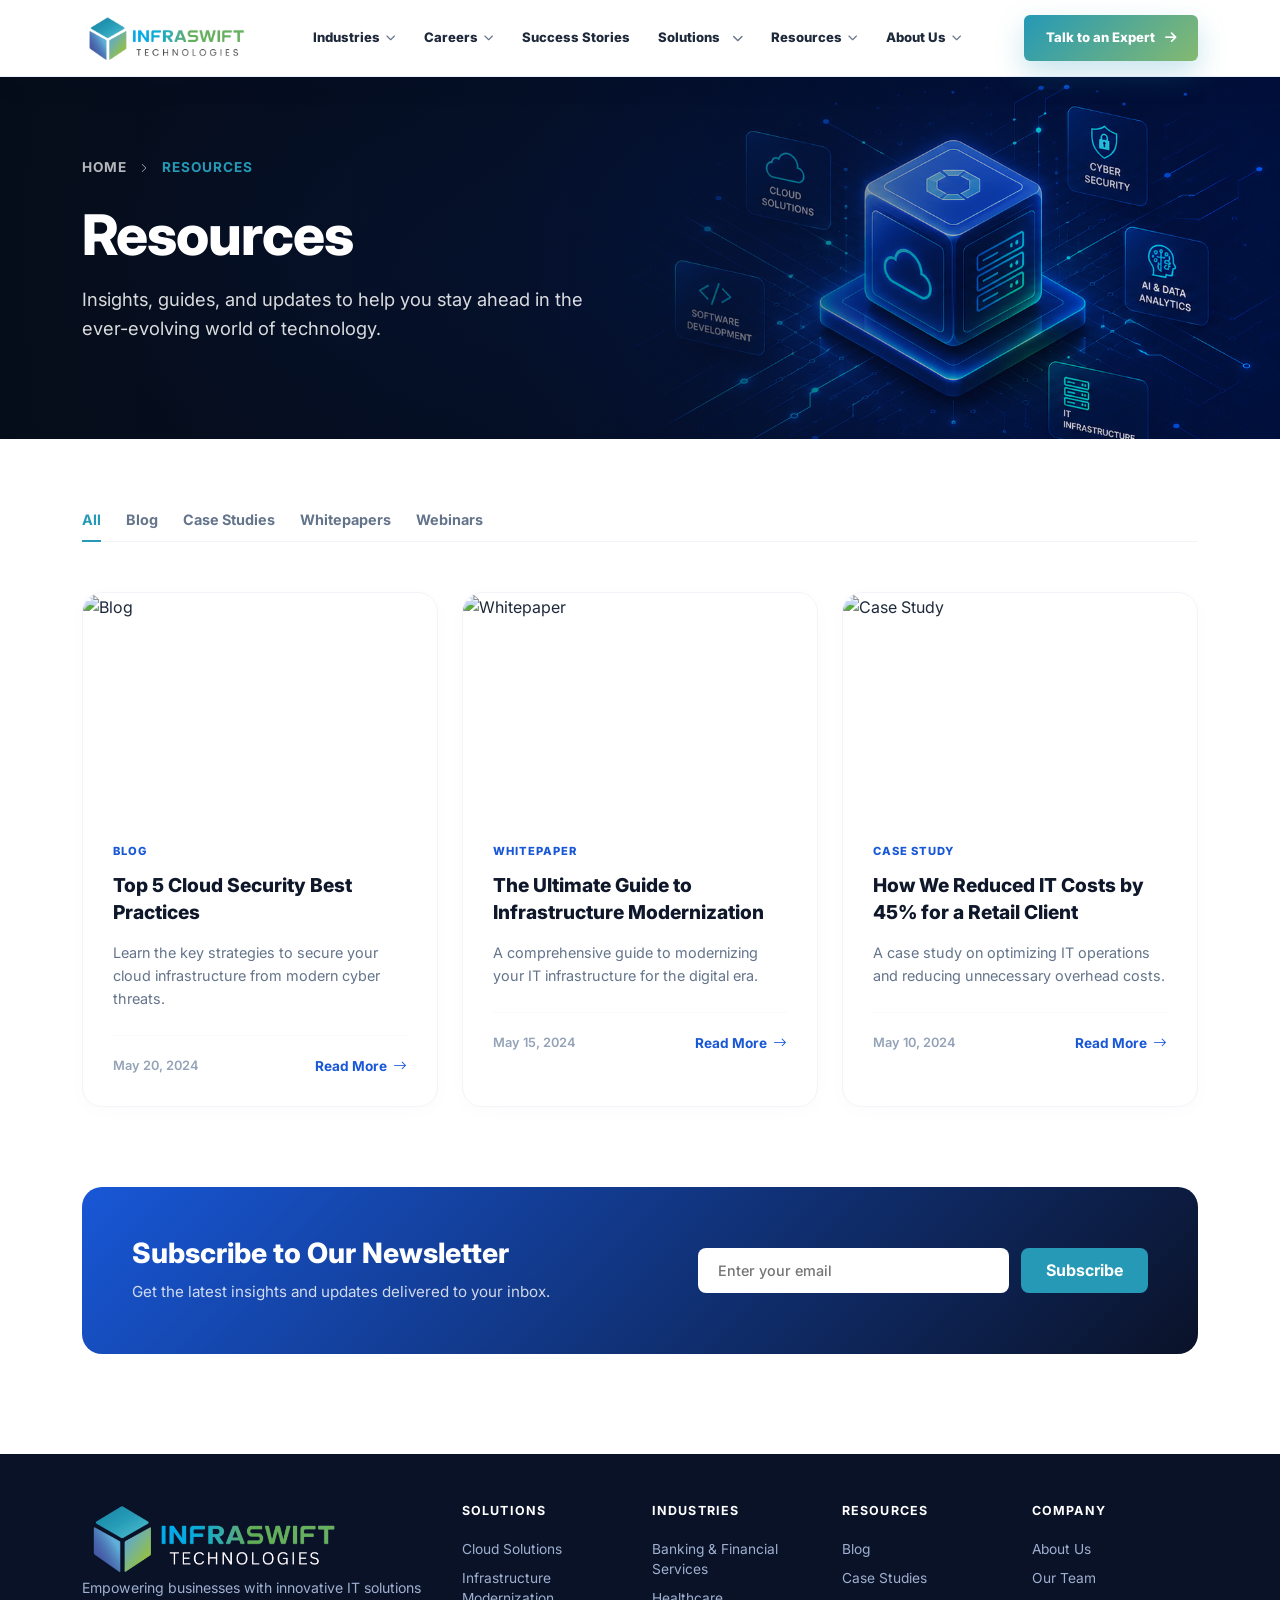
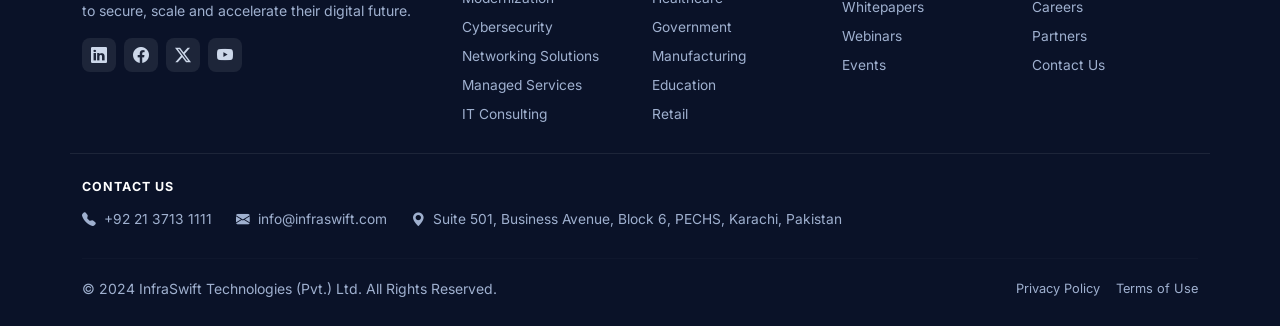
==== resources.html @ 9d53e65a "Pages Ui COmpleted" ====
<!DOCTYPE html>
<html lang="en">
<head>
    <meta charset="UTF-8">
    <meta name="viewport" content="width=device-width, initial-scale=1.0">
    <title>Success Stories | InfraSwift Technologies</title>
    
    <link href="https://cdn.jsdelivr.net/npm/bootstrap@5.3.3/dist/css/bootstrap.min.css" rel="stylesheet">
    <link rel="stylesheet" href="https://cdn.jsdelivr.net/npm/bootstrap-icons@1.11.3/font/bootstrap-icons.css">
    <link rel="stylesheet" href="https://cdnjs.cloudflare.com/ajax/libs/font-awesome/6.5.0/css/all.min.css">
    <link href="https://fonts.googleapis.com/css2?family=Inter:wght@400;600;700;800&display=swap" rel="stylesheet">

    <style>
              :root {
            --is-blue: #1857d6;
            --is-blue-dark: #0f3aa0;
            --is-navy: #0a1228;
            --is-muted: #64748b;
            --is-bg-light: #f8fafc;
            --is-green: #2bb673;
            --is-ink: #0f1b35;
            --is-line: #e7eaf0;
            --is-bg-soft: #f5f7fb;
            --primary: #2599B6;
            --primary-dark: #4B71B2;
            --accent: #84B971;
            --success: #84B971;
            --primary-glow: rgba(37, 153, 182, 0.35);
            --node-bg: #ffffff;
            --text-dark: #0f172a;
            --text-gray: #64748b;
            --soft-border: rgba(37, 153, 182, 0.15);
            --grad: linear-gradient(135deg, #2599B6 0%, #84B971 100%);
        }

        body {
            font-family: 'Inter', sans-serif;
            color: #1e293b;
            overflow-x: hidden;
            background-color: #f8fafc;
        }

        /* --- NAVBAR --- */
        .site-nav {
            position: sticky;
            top: 0;
            z-index: 999;
            background: rgba(255, 255, 255, 0.95);
            backdrop-filter: blur(14px);
            border-bottom: 1px solid rgba(0, 97, 255, 0.08);
            box-shadow: 0 8px 28px rgba(15, 23, 42, 0.05);
        }

        .nav-shell {
            min-height: 76px;
            display: flex;
            align-items: center;
            justify-content: space-between;
            gap: 24px;
        }

        .brand-logo {
            display: inline-flex;
            align-items: center;
            gap: 10px;
            text-decoration: none;
            color: var(--text-dark);
            flex-shrink: 0;
        }

        .brand-logo img {
            width: 168px;
            height: auto;
            display: block;
        }

        .nav-menu {
            display: flex;
            align-items: center;
            justify-content: center;
            gap: 24px;
            margin: 0;
            padding: 0;
            list-style: none;
            flex: 1;
        }

        .nav-menu a {
            display: inline-flex;
            align-items: center;
            gap: 6px;
            color: #1e293b;
            font-size: 0.82rem;
            font-weight: 800;
            text-decoration: none;
            padding: 10px 2px;
            transition: color 0.25s ease, transform 0.25s ease;
        }

        .nav-menu a:hover {
            color: var(--primary);
            transform: translateY(-1px);
        }

        .nav-menu i {
            font-size: 0.62rem;
            color: #64748b;
        }

        .nav-actions {
            display: flex;
            align-items: center;
            gap: 12px;
            flex-shrink: 0;
        }

        .nav-cta {
            display: inline-flex;
            align-items: center;
            justify-content: center;
            gap: 10px;
            min-height: 46px;
            padding: 0 22px;
            border-radius: 6px;
            background: linear-gradient(135deg, var(--primary), var(--success));
            color: #fff;
            border: none;
            box-shadow: 0 12px 28px rgba(37, 153, 182, 0.25);
            font-size: 0.82rem;
            font-weight: 800;
            text-decoration: none;
            transition: transform 0.25s ease, box-shadow 0.25s ease;
        }

        .nav-cta:hover {
            color: #fff;
            transform: translateY(-2px);
            background: linear-gradient(135deg, var(--success), var(--primary));
        }

        .nav-toggle {
            display: none;
            width: 42px;
            height: 42px;
            border: 1px solid rgba(0, 97, 255, 0.16);
            border-radius: 10px;
            background: #fff;
            color: var(--text-dark);
            align-items: center;
            justify-content: center;
        }

        /* MEGA MENU */
        .mega-parent { position: relative; }
        .mega-parent>a { position: relative; }
        .mega-parent>a i { margin-left: 6px; font-size: 11px; transition: .3s; }
        .mega-parent:hover>a i { transform: rotate(180deg); }

        .mega-menu {
            position: absolute;
            top: 100%;
            left: 50%;
            transform: translateX(-50%) translateY(20px);
            width: 1200px;
            max-width: 95vw;
            background: rgba(255, 255, 255, .98);
            backdrop-filter: blur(20px);
            border: 1px solid rgba(37, 153, 182, .15);
            border-radius: 20px;
            padding: 35px;
            display: grid;
            grid-template-columns: repeat(5, 1fr);
            gap: 30px;
            opacity: 0;
            visibility: hidden;
            box-shadow: 0 25px 60px rgba(15, 23, 42, .10), 0 10px 30px rgba(37, 153, 182, .08);
            transition: .35s ease;
            z-index: 9999;
        }

        .mega-menu::before {
            content: '';
            position: absolute;
            top: 0; left: 0;
            width: 100%; height: 4px;
            border-radius: 20px 20px 0 0;
            background: linear-gradient(90deg, #2599B6, #84B971);
        }

        .mega-parent:hover .mega-menu {
            opacity: 1;
            visibility: visible;
            transform: translateX(-50%) translateY(0);
        }

        .mega-col { border-right: 1px solid rgba(37, 153, 182, .15); padding-right: 25px; }
        .mega-col:last-child { border-right: none; }
        .mega-col h5 { color: #2599B6; font-size: 18px; font-weight: 800; line-height: 1.4; margin-bottom: 18px; }
        .mega-col h5::after { content: ''; display: block; width: 75px; height: 3px; margin-top: 10px; background: linear-gradient(90deg, #2599B6, #84B971); border-radius: 10px; }
        .mega-col a { display: block; color: #334155 !important; text-decoration: none; font-size: 15px; font-weight: 600; line-height: 1.6; padding: 8px 0; transition: .3s ease; }
        .mega-col a:hover { color: #2599B6 !important; padding-left: 10px; background: linear-gradient(90deg, rgba(37, 153, 182, .05), rgba(132, 185, 113, .05)); border-radius: 8px; padding-right: 10px; }
        .mega-col { animation: fadeMega .5s ease; }

        @keyframes fadeMega {
            from { opacity: 0; transform: translateY(10px); }
            to { opacity: 1; transform: translateY(0); }
        }

        @media(max-width:991px) {
            .mega-menu { position: static; width: 100%; max-width: 100%; transform: none; opacity: 1; visibility: visible; display: none; grid-template-columns: 1fr; margin-top: 12px; padding: 20px; }
            .mega-parent.active .mega-menu { display: grid; }
            .mega-col { border-right: none; border-bottom: 1px solid rgba(37, 153, 182, .15); padding-right: 0; padding-bottom: 15px; }
            .mega-col:last-child { border-bottom: none; }
            .mega-parent:hover .mega-menu { transform: none; }

            .nav-menu { display: none; flex-direction: column; align-items: flex-start; width: 100%; gap: 4px; padding: 14px 0; }
            .nav-menu.open { display: flex; }
            .nav-shell { flex-wrap: wrap; }
            .nav-toggle { display: inline-flex; }
            .nav-cta { font-size: 0.75rem; padding: 0 16px; min-height: 40px; }
        }
        /* --- HERO ANIMATIONS --- */
        .hero-banner {
            position: relative;
            background: linear-gradient(90deg, #060d1a 0%, rgba(6,13,26,0.8) 50%, transparent 100%), url('assets/MAinBanner.png');
            background-size: cover;
            background-position: center;
            padding: 80px 0;
            color: #fff;
            overflow: hidden;
        }
        .hero-content h1 { 
            font-size: 3rem; font-weight: 800; 
            animation: slideRight 0.8s cubic-bezier(0.2, 0.8, 0.2, 1) forwards; 
        }
        .hero-content p { 
            animation: slideRight 1s cubic-bezier(0.2, 0.8, 0.2, 1) forwards; 
            animation-delay: 0.2s; opacity: 0;
        }

        @keyframes slideRight {
            from { opacity: 0; transform: translateX(-30px); }
            to { opacity: 1; transform: translateX(0); }
        }
        /* --- RESOURCES HERO BANNER --- */
.resources-hero {
    position: relative;
    /* Dark Gradient overlay taake white text clear nazar aaye */
    background-image: linear-gradient(90deg, 
        rgba(6, 13, 26, 1) 0%, 
        rgba(6, 13, 26, 0.8) 40%, 
        rgba(6, 13, 26, 0.3) 75%, 
        transparent 100%), 
        url('assets/MainBanner.png');
    background-size: cover;
    background-position: center right;
    background-repeat: no-repeat;
    min-height: 350px;
    display: flex;
    align-items: center;
    padding: 80px 0;
    color: #fff;
}

.hero-content h1 {
    font-size: 3.5rem;
    font-weight: 800;
    margin-bottom: 15px;
    letter-spacing: -1px;
}

.hero-content p {
    font-size: 1.15rem;
    color: rgba(255, 255, 255, 0.85);
    max-width: 550px;
    line-height: 1.6;
}

.breadcrumb-nav {
    font-size: 0.85rem;
    font-weight: 700;
    margin-bottom: 25px;
    color: rgba(255, 255, 255, 0.7);
    text-transform: uppercase;
    letter-spacing: 1px;
}

.breadcrumb-nav a {
    color: rgba(255, 255, 255, 0.7);
    text-decoration: none;
    transition: 0.3s;
}

.breadcrumb-nav a:hover {
    color: #fff;
}

.breadcrumb-nav span {
    color: var(--primary); /* Resources word in theme color */
}

@media (max-width: 767px) {
    .resources-hero { text-align: center; min-height: 300px; padding: 60px 0; }
    .hero-content h1 { font-size: 2.5rem; }
    .hero-content p { margin: 0 auto; font-size: 1rem; }
}

        /* --- RESOURCES PAGE UI --- */
.resources-section { padding: 60px 0 100px; background-color: #fff; }

.res-header h1 { font-size: 3rem; font-weight: 800; color: var(--text-dark); margin-bottom: 15px; }
.res-header p { color: var(--text-gray); font-size: 1.05rem; margin-bottom: 40px; }

/* Filter Tabs */
.res-filters { 
    display: flex; gap: 25px; list-style: none; padding: 0; 
    margin-bottom: 50px; border-bottom: 1px solid #f1f5f9; 
}
.filter-item { 
    padding: 10px 0; font-size: 0.9rem; font-weight: 700; 
    color: var(--text-gray); cursor: pointer; position: relative; transition: 0.3s;
}
.filter-item:hover { color: var(--primary); }
.filter-item.active { color: var(--primary); }
.filter-item.active::after { 
    content: ''; position: absolute; bottom: -1px; left: 0; 
    width: 100%; height: 2px; background: var(--primary); 
}

/* Resource Cards */
.res-card {
    background: #fff; border: 1px solid #f1f5f9; border-radius: 20px;
    overflow: hidden; height: 100%; transition: all 0.4s ease;
    box-shadow: 0 4px 20px rgba(0,0,0,0.02);
}
.res-card:hover { transform: translateY(-10px); box-shadow: 0 20px 40px rgba(0,0,0,0.06); border-color: var(--soft-border); }

.res-img-wrap { width: 100%; height: 220px; overflow: hidden; }
.res-img-wrap img { width: 100%; height: 100%; object-fit: cover; transition: 0.6s; }
.res-card:hover .res-img-wrap img { transform: scale(1.1); }

.res-content { padding: 30px; }
.res-tag { 
    font-size: 0.7rem; font-weight: 800; text-transform: uppercase; 
    color: var(--is-blue); letter-spacing: 1px; display: block; margin-bottom: 12px; 
}
.res-card h5 { font-weight: 800; font-size: 1.2rem; color: var(--text-dark); margin-bottom: 15px; line-height: 1.4; }
.res-card p { color: var(--text-gray); font-size: 0.9rem; line-height: 1.6; margin-bottom: 25px; }

.res-footer { display: flex; justify-content: space-between; align-items: center; border-top: 1px solid #f8fafc; padding-top: 20px; }
.res-date { font-size: 0.8rem; color: #94a3b8; font-weight: 600; }
.res-link { color: var(--is-blue); font-weight: 700; text-decoration: none; font-size: 0.85rem; display: flex; align-items: center; gap: 6px; }
.res-link:hover { gap: 10px; }

/* Newsletter Banner (Exact Match) */
.newsletter-banner {
    background: linear-gradient(135deg, #1857d6 0%, #0a1228 100%);
    border-radius: 20px; padding: 50px; color: #fff; margin-top: 80px;
    display: flex; align-items: center; justify-content: space-between; gap: 30px;
}
.news-text h3 { font-weight: 800; margin-bottom: 10px; }
.news-text p { opacity: 0.8; margin: 0; font-size: 0.95rem; }

.news-form { display: flex; gap: 12px; width: 450px; max-width: 100%; }
.news-form input { 
    flex: 1; padding: 12px 20px; border-radius: 8px; border: none; 
    font-size: 0.9rem; font-weight: 500; 
}
.btn-subscribe { 
    background: var(--primary); color: #fff; border: none; 
    padding: 0 25px; border-radius: 8px; font-weight: 700; transition: 0.3s;
}
.btn-subscribe:hover { background: #fff; color: var(--primary); }

@media (max-width: 991px) {
    .newsletter-banner { flex-direction: column; text-align: center; padding: 40px 25px; }
    .news-form { width: 100%; }
}

        /* ===== FOOTER ===== */
        footer.site-footer { background: var(--is-navy); color: #b9c4d8; }
        .f-brand-logo { width: 42px; height: 42px; border-radius: 9px; overflow: hidden; }
        .f-brand-logo img { width: 100%; height: 100%; object-fit: contain; }
        footer .brand-name { font-size: 1rem; }
        footer .f-title { color: #fff; font-weight: 700; font-size: .78rem; letter-spacing: .09em; text-transform: uppercase; margin-bottom: .9rem; }
        footer a.f-link { color: #9fb0cf; font-size: .86rem; display: block; padding: .26rem 0; transition: color .2s; text-decoration: none; }
        footer a.f-link:hover { color: #fff; }
        .social-ic { width: 34px; height: 34px; border-radius: 8px; background: rgba(255, 255, 255, .08); display: grid; place-items: center; color: #cdd8ea; transition: all .25s; }
        .social-ic:hover { background: var(--is-blue); color: #fff; }

        /* ===== ANIMATIONS ===== */
        .reveal { opacity: 0; transform: translateY(22px); transition: opacity .7s cubic-bezier(.2, .7, .2, 1), transform .7s cubic-bezier(.2, .7, .2, 1); }
        .reveal.in { opacity: 1; transform: none; }

        /* ===== BACK TO TOP ===== */
        #backToTop {
            position: fixed; bottom: 2rem; right: 2rem; z-index: 999;
            width: 44px; height: 44px; border-radius: 50%;
            background: var(--is-blue); color: #fff;
            display: grid; place-items: center; font-size: 1.1rem;
            box-shadow: 0 4px 16px rgba(24, 87, 214, .35);
            opacity: 0; pointer-events: none;
            transition: opacity .3s, transform .3s;
            transform: translateY(10px);
            border: none; cursor: pointer;
        }

        #backToTop.show { opacity: 1; pointer-events: all; transform: translateY(0); }
        #backToTop:hover { background: var(--is-blue-dark); }

        @media (prefers-reduced-motion: reduce) {
            * { animation-duration: 0.001ms !important; transition-duration: 0.001ms !important; }
        }
    </style>
</head>

<body>

   <!-- ======== NAVBAR ======== -->
    <nav class="site-nav" id="siteNav">
        <div class="container nav-shell">
            <a class="brand-logo" href="index.html">
                <img src="assets/Infraswift-01.png" alt="InfraSwift Technologies">
            </a>

            <ul class="nav-menu" id="navMenu">
                <li><a href="industries.html">Industries <i class="fas fa-chevron-down"></i></a></li>
                <li><a href="careers.html">Careers <i class="fas fa-chevron-down"></i></a></li>
                <li><a href="success.html">Success Stories</a></li>
                <li class="mega-parent">
                    <a href="solutions.html">
                        Solutions
                        <i class="fas fa-chevron-down"></i>
                    </a>

                    <div class="mega-menu">
                        <div class="mega-col">
                            <h5>Cloud Solutions</h5>
                            <a href="#">Microsoft Azure</a>
                            <a href="#">AWS</a>
                            <a href="#">VMware Cloud Foundation</a>
                        </div>

                        <div class="mega-col">
                            <h5>Infrastructure Modernization</h5>
                            <a href="#">VMware vSphere</a>
                            <a href="#">VMware VCF</a>
                            <a href="#">Hyper-V</a>
                            <a href="#">Storage & Backup</a>
                        </div>

                        <div class="mega-col">
                            <h5>Cybersecurity</h5>
                            <a href="#">SOC Services</a>
                            <a href="#">Fortinet</a>
                            <a href="#">Microsoft Security</a>
                            <a href="#">Endpoint Protection</a>
                        </div>

                        <div class="mega-col">
                            <h5>Networking</h5>
                            <a href="#">Cisco</a>
                            <a href="#">Aruba</a>
                            <a href="#">SD-WAN</a>
                            <a href="#">Wireless</a>
                        </div>

                        <div class="mega-col">
                            <h5>Managed Services</h5>
                            <a href="#">24x7 Monitoring</a>
                            <a href="#">NOC</a>
                            <a href="#">Helpdesk</a>
                            <a href="#">Infrastructure Management</a>
                        </div>
                    </div>
                </li>
                <li><a href="resources.html">Resources <i class="fas fa-chevron-down"></i></a></li>
                <li><a href="about.html">About Us <i class="fas fa-chevron-down"></i></a></li>
            </ul>

            <div class="nav-actions">
                <a href="contact.html" class="nav-cta">Talk to an Expert <i class="fas fa-arrow-right"></i></a>
                <button class="nav-toggle" id="navToggle" type="button" aria-label="Toggle navigation"
                    aria-expanded="false" aria-controls="navMenu">
                    <i class="fas fa-bars"></i>
                </button>
            </div>
        </div>
    </nav>

    <!-- HERO -->
   <!-- RESOURCES HERO -->
<section class="resources-hero">
    <div class="container">
        <div class="hero-content reveal">
            <!-- Breadcrumb -->
            <nav class="breadcrumb-nav">
                <a href="index.html">Home</a> 
                <i class="bi bi-chevron-right mx-2" style="font-size: 10px;"></i> 
                <span>Resources</span>
            </nav>
            
            <!-- Content -->
            <h1>Resources</h1>
            <p>Insights, guides, and updates to help you stay ahead in the ever-evolving world of technology.</p>
        </div>
    </div>
</section>

    <main class="resources-section">
    <div class="container">
        
      

        <!-- Filter Tabs -->
        <ul class="res-filters">
            <li class="filter-item active" data-cat="all">All</li>
            <li class="filter-item" data-cat="blog">Blog</li>
            <li class="filter-item" data-cat="case-study">Case Studies</li>
            <li class="filter-item" data-cat="whitepaper">Whitepapers</li>
            <li class="filter-item" data-cat="webinar">Webinars</li>
        </ul>

        <!-- Grid -->
        <div class="row g-4" id="resourceGrid">
            
            <!-- Card 1 -->
            <div class="col-md-4 res-item blog">
                <div class="res-card">
                    <div class="res-img-wrap">
                        <img src="https://images.unsplash.com/photo-1519389950473-47ba0277781c?q=80&w=800" alt="Blog">
                    </div>
                    <div class="res-content">
                        <span class="res-tag">Blog</span>
                        <h5>Top 5 Cloud Security Best Practices</h5>
                        <p>Learn the key strategies to secure your cloud infrastructure from modern cyber threats.</p>
                        <div class="res-footer">
                            <span class="res-date">May 20, 2024</span>
                            <a href="#" class="res-link">Read More <i class="bi bi-arrow-right"></i></a>
                        </div>
                    </div>
                </div>
            </div>

            <!-- Card 2 -->
            <div class="col-md-4 res-item whitepaper">
                <div class="res-card">
                    <div class="res-img-wrap">
                        <img src="https://images.unsplash.com/photo-1451187580459-43490279c0fa?q=80&w=800" alt="Whitepaper">
                    </div>
                    <div class="res-content">
                        <span class="res-tag">Whitepaper</span>
                        <h5>The Ultimate Guide to Infrastructure Modernization</h5>
                        <p>A comprehensive guide to modernizing your IT infrastructure for the digital era.</p>
                        <div class="res-footer">
                            <span class="res-date">May 15, 2024</span>
                            <a href="#" class="res-link">Read More <i class="bi bi-arrow-right"></i></a>
                        </div>
                    </div>
                </div>
            </div>

            <!-- Card 3 -->
            <div class="col-md-4 res-item case-study">
                <div class="res-card">
                    <div class="res-img-wrap">
                        <img src="https://images.unsplash.com/photo-1553877522-43269d4ea984?q=80&w=800" alt="Case Study">
                    </div>
                    <div class="res-content">
                        <span class="res-tag">Case Study</span>
                        <h5>How We Reduced IT Costs by 45% for a Retail Client</h5>
                        <p>A case study on optimizing IT operations and reducing unnecessary overhead costs.</p>
                        <div class="res-footer">
                            <span class="res-date">May 10, 2024</span>
                            <a href="#" class="res-link">Read More <i class="bi bi-arrow-right"></i></a>
                        </div>
                    </div>
                </div>
            </div>

        </div>

        <!-- Newsletter Banner -->
        <div class="newsletter-banner reveal">
            <div class="news-text">
                <h3>Subscribe to Our Newsletter</h3>
                <p>Get the latest insights and updates delivered to your inbox.</p>
            </div>
            <form class="news-form">
                <input type="email" placeholder="Enter your email" required>
                <button type="submit" class="btn-subscribe">Subscribe</button>
            </form>
        </div>

    </div>
</main> 

 <!-- Back To Top -->
    <button id="backToTop" title="Back to top"><i class="bi bi-arrow-up"></i></button>

    <!-- ======== FOOTER ======== -->
    <footer class="site-footer pt-5 pb-4">
        <div class="container">
            <div class="row g-4">

                <!-- Brand col -->
                <div class="col-lg-4 col-md-6">
                    <img src="assets/logo.png" alt="InfraSwift Technologies" height="74px">

                    <p style="font-size:.88rem;max-width:22rem;line-height:1.65;color:#9fb0cf;">Empowering businesses
                        with innovative IT solutions to secure, scale and accelerate their digital future.</p>
                    <div class="d-flex gap-2 mt-3">
                        <a href="#" class="social-ic"><i class="bi bi-linkedin"></i></a>
                        <a href="#" class="social-ic"><i class="bi bi-facebook"></i></a>
                        <a href="#" class="social-ic"><i class="bi bi-twitter-x"></i></a>
                        <a href="#" class="social-ic"><i class="bi bi-youtube"></i></a>
                    </div>
                </div>

                <!-- Solutions -->
                <div class="col-6 col-lg-2 col-md-3">
                    <div class="f-title">Solutions</div>
                    <a class="f-link" href="#">Cloud Solutions</a>
                    <a class="f-link" href="#">Infrastructure Modernization</a>
                    <a class="f-link" href="#">Cybersecurity</a>
                    <a class="f-link" href="#">Networking Solutions</a>
                    <a class="f-link" href="#">Managed Services</a>
                    <a class="f-link" href="#">IT Consulting</a>
                </div>

                <!-- Industries -->
                <div class="col-6 col-lg-2 col-md-3">
                    <div class="f-title">Industries</div>
                    <a class="f-link" href="#">Banking & Financial Services</a>
                    <a class="f-link" href="#">Healthcare</a>
                    <a class="f-link" href="#">Government</a>
                    <a class="f-link" href="#">Manufacturing</a>
                    <a class="f-link" href="#">Education</a>
                    <a class="f-link" href="#">Retail</a>
                </div>

                <!-- Resources -->
                <div class="col-6 col-lg-2 col-md-3">
                    <div class="f-title">Resources</div>
                    <a class="f-link" href="#">Blog</a>
                    <a class="f-link" href="#">Case Studies</a>
                    <a class="f-link" href="#">Whitepapers</a>
                    <a class="f-link" href="#">Webinars</a>
                    <a class="f-link" href="#">Events</a>
                </div>

                <!-- Company + Contact -->
                <div class="col-6 col-lg-2 col-md-3">
                    <div class="f-title">Company</div>
                    <a class="f-link" href="#">About Us</a>
                    <a class="f-link" href="#">Our Team</a>
                    <a class="f-link" href="#">Careers</a>
                    <a class="f-link" href="#">Partners</a>
                    <a class="f-link" href="#">Contact Us</a>
                </div>

            </div>

            <!-- Contact strip -->
            <div class="row mt-4 pt-4" style="border-top:1px solid rgba(255,255,255,.08);">
                <div class="col-12">
                    <div class="f-title mb-2">Contact Us</div>
                    <div class="d-flex flex-wrap gap-3 gap-md-4">
                        <a class="f-link d-inline-flex align-items-center gap-2" href="tel:+922137131111"><i
                                class="bi bi-telephone-fill"></i>+92 21 3713 1111</a>
                        <a class="f-link d-inline-flex align-items-center gap-2" href="mailto:info@infraswift.com"><i
                                class="bi bi-envelope-fill"></i>info@infraswift.com</a>
                        <a class="f-link d-inline-flex align-items-center gap-2" href="#"><i
                                class="bi bi-geo-alt-fill"></i>Suite 501, Business Avenue, Block 6, PECHS, Karachi,
                            Pakistan</a>
                    </div>
                </div>
            </div>

            <hr style="border-color:rgba(255,255,255,.09);margin:1.5rem 0 1rem;">
            <div class="d-flex flex-column flex-md-row justify-content-between align-items-center gap-2">
                <small style="color:#9fb0cf;">© 2024 InfraSwift Technologies (Pvt.) Ltd. All Rights Reserved.</small>
                <div class="d-flex gap-3">
                    <a class="f-link" style="font-size:.8rem;" href="#">Privacy Policy</a>
                    <a class="f-link" style="font-size:.8rem;" href="#">Terms of Use</a>
                </div>
            </div>
        </div>
    </footer>

<!-- UPDATED JQUERY SCRIPT -->
<script src="https://code.jquery.com/jquery-3.7.1.min.js"></script>
<script>
   $(function() {
            // Navbar shadow
            $(window).on('scroll', function() {
                var s = $(this).scrollTop();
                $('.navbar').toggleClass('scrolled', s > 30);
                $('#backToTop').toggleClass('show', s > 400);
            });

            // Mobile nav menu toggle
            $('#navToggle').on('click', function() {
                $('#navMenu').toggleClass('open');
                $(this).attr('aria-expanded', $('#navMenu').hasClass('open'));
            });

            // Mega menu tap-to-open on mobile/tablet
            $('.mega-parent > a').on('click', function(e) {
                if ($(window).width() <= 991) {
                    e.preventDefault();
                    $(this).parent().toggleClass('active');
                }
            });

            // Reveal on scroll
            const io = new IntersectionObserver((entries) => {
                entries.forEach(e => {
                    if (e.isIntersecting) {
                        e.target.classList.add('in');
                        io.unobserve(e.target);
                    }
                });
            }, { threshold: 0.1 });
            document.querySelectorAll('.reveal').forEach(el => io.observe(el));

            // Back to top
            $('#backToTop').on('click', function() {
                $('html,body').animate({ scrollTop: 0 }, 500);
            });

            // Mobile menu close on link click
            $('#mainNav .nav-link:not(.dropdown-toggle), #mainNav .dropdown-item, .btn-expert').on('click',
                function() {
                    var c = document.querySelector('#mainNav');
                    if (c && c.classList.contains('show')) new bootstrap.Collapse(c).hide();
                });
        });
    
  
        $(document).ready(function() {
    // Filter Functionality
    $('.filter-item').on('click', function() {
        // Active class update
        $('.filter-item').removeClass('active');
        $(this).addClass('active');

        var category = $(this).data('cat');

        if(category === 'all') {
            $('.res-item').fadeIn(400);
        } else {
            $('.res-item').hide();
            $('.' + category).fadeIn(400);
        }
    });

    // Simple Newsletter Alert
    $('.news-form').on('submit', function(e) {
        e.preventDefault();
        alert('Thank you for subscribing!');
        $(this).find('input').val('');
    });
});
</script>
</body>
</html>
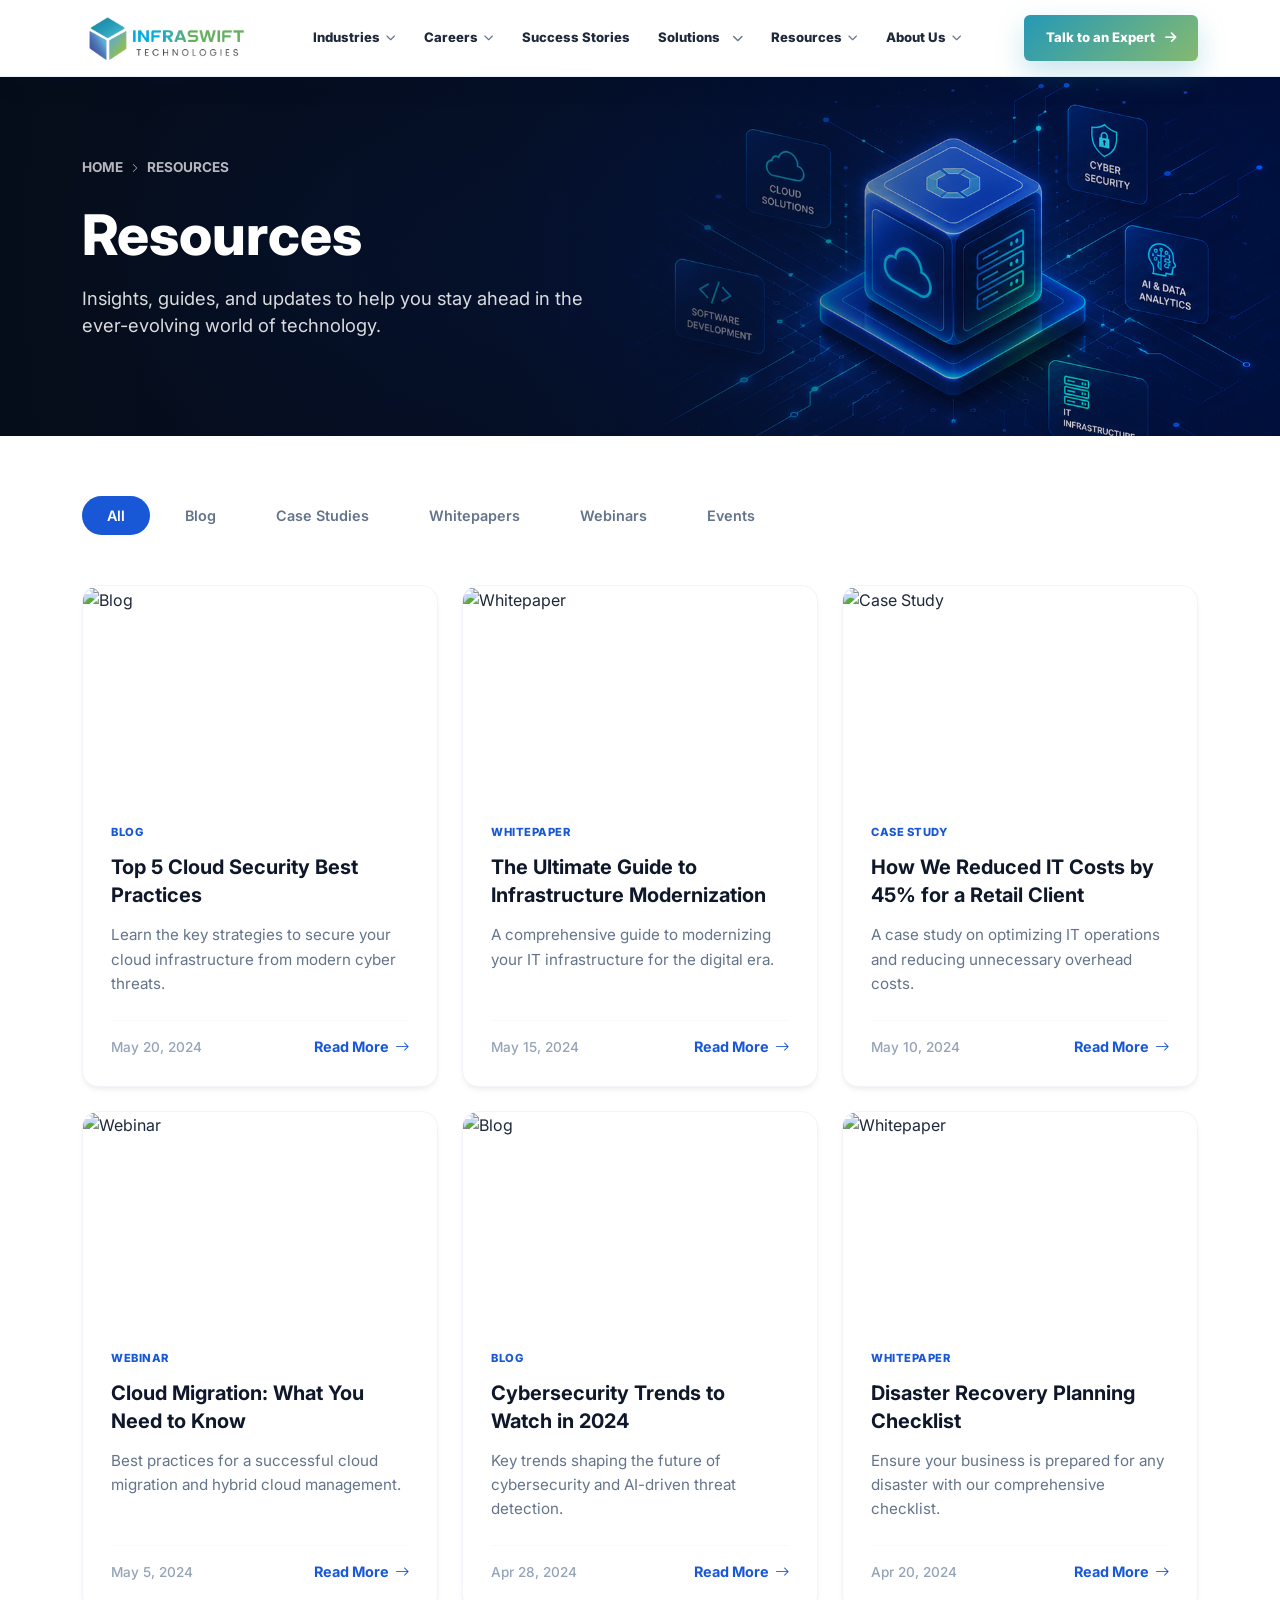
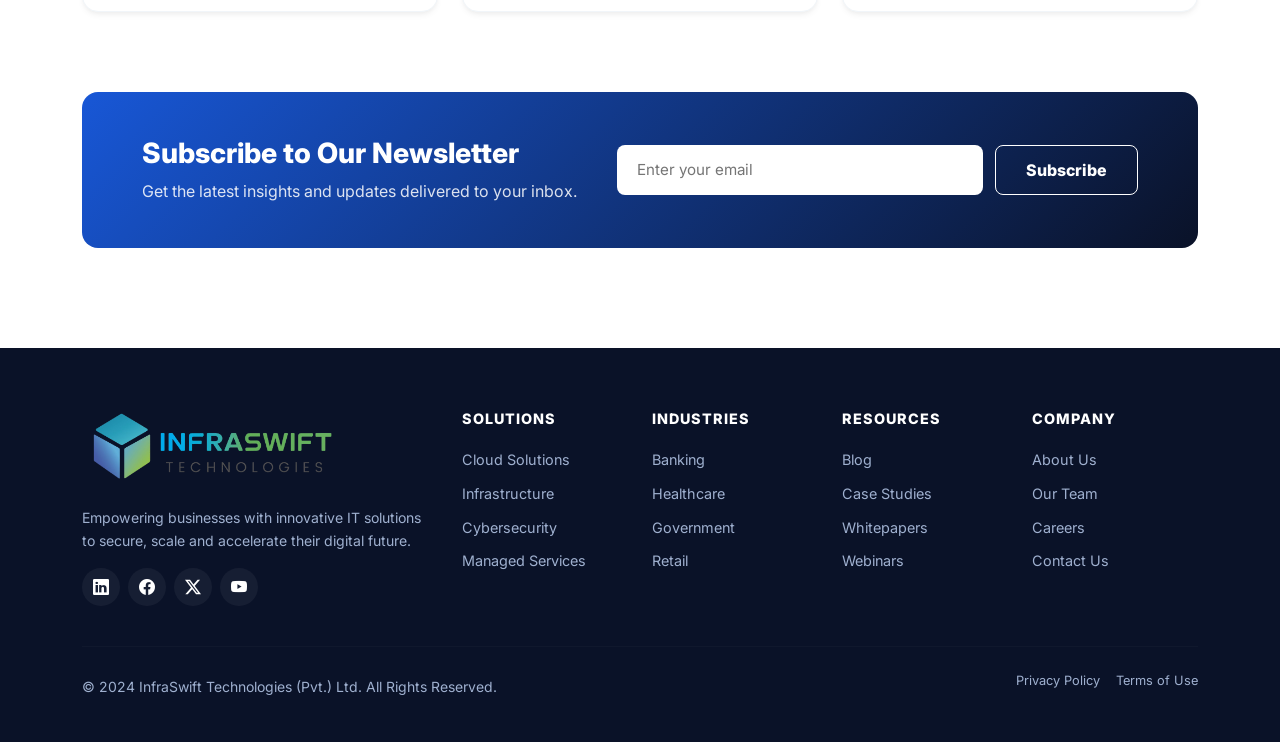
==== commit b30bf1a6: "uiupdated" ====
--- a/resources.html
+++ b/resources.html
@@ -3,16 +3,16 @@
 <head>
     <meta charset="UTF-8">
     <meta name="viewport" content="width=device-width, initial-scale=1.0">
-    <title>Success Stories | InfraSwift Technologies</title>
+    <title>Resources | InfraSwift Technologies</title>
     
     <link href="https://cdn.jsdelivr.net/npm/bootstrap@5.3.3/dist/css/bootstrap.min.css" rel="stylesheet">
     <link rel="stylesheet" href="https://cdn.jsdelivr.net/npm/bootstrap-icons@1.11.3/font/bootstrap-icons.css">
     <link rel="stylesheet" href="https://cdnjs.cloudflare.com/ajax/libs/font-awesome/6.5.0/css/all.min.css">
-    <link href="https://fonts.googleapis.com/css2?family=Inter:wght@400;600;700;800&display=swap" rel="stylesheet">
+    <link href="https://fonts.googleapis.com/css2?family=Inter:wght@400;500;600;700;800&display=swap" rel="stylesheet">
 
     <style>
-              :root {
-            --is-blue: #1857d6;
+        :root {
+               --is-blue: #1857d6;
             --is-blue-dark: #0f3aa0;
             --is-navy: #0a1228;
             --is-muted: #64748b;
@@ -30,17 +30,16 @@
             --text-dark: #0f172a;
             --text-gray: #64748b;
             --soft-border: rgba(37, 153, 182, 0.15);
-            --grad: linear-gradient(135deg, #2599B6 0%, #84B971 100%);
         }
 
         body {
             font-family: 'Inter', sans-serif;
             color: #1e293b;
             overflow-x: hidden;
-            background-color: #f8fafc;
-        }
-
-        /* --- NAVBAR --- */
+            background-color: #fff;
+        }
+
+       /* --- NAVBAR --- */
         .site-nav {
             position: sticky;
             top: 0;
@@ -219,205 +218,108 @@
             .nav-toggle { display: inline-flex; }
             .nav-cta { font-size: 0.75rem; padding: 0 16px; min-height: 40px; }
         }
-        /* --- HERO ANIMATIONS --- */
-        .hero-banner {
+
+        /* --- HERO (ORIGINAL) --- */
+        .resources-hero {
             position: relative;
-            background: linear-gradient(90deg, #060d1a 0%, rgba(6,13,26,0.8) 50%, transparent 100%), url('assets/MAinBanner.png');
-            background-size: cover;
-            background-position: center;
-            padding: 80px 0;
-            color: #fff;
-            overflow: hidden;
-        }
-        .hero-content h1 { 
-            font-size: 3rem; font-weight: 800; 
-            animation: slideRight 0.8s cubic-bezier(0.2, 0.8, 0.2, 1) forwards; 
-        }
-        .hero-content p { 
-            animation: slideRight 1s cubic-bezier(0.2, 0.8, 0.2, 1) forwards; 
-            animation-delay: 0.2s; opacity: 0;
-        }
-
-        @keyframes slideRight {
-            from { opacity: 0; transform: translateX(-30px); }
-            to { opacity: 1; transform: translateX(0); }
-        }
-        /* --- RESOURCES HERO BANNER --- */
-.resources-hero {
-    position: relative;
-    /* Dark Gradient overlay taake white text clear nazar aaye */
-    background-image: linear-gradient(90deg, 
-        rgba(6, 13, 26, 1) 0%, 
-        rgba(6, 13, 26, 0.8) 40%, 
-        rgba(6, 13, 26, 0.3) 75%, 
-        transparent 100%), 
-        url('assets/MainBanner.png');
-    background-size: cover;
-    background-position: center right;
-    background-repeat: no-repeat;
-    min-height: 350px;
-    display: flex;
-    align-items: center;
-    padding: 80px 0;
-    color: #fff;
-}
-
-.hero-content h1 {
-    font-size: 3.5rem;
-    font-weight: 800;
-    margin-bottom: 15px;
-    letter-spacing: -1px;
-}
-
-.hero-content p {
-    font-size: 1.15rem;
-    color: rgba(255, 255, 255, 0.85);
-    max-width: 550px;
-    line-height: 1.6;
-}
-
-.breadcrumb-nav {
-    font-size: 0.85rem;
-    font-weight: 700;
-    margin-bottom: 25px;
-    color: rgba(255, 255, 255, 0.7);
-    text-transform: uppercase;
-    letter-spacing: 1px;
-}
-
-.breadcrumb-nav a {
-    color: rgba(255, 255, 255, 0.7);
-    text-decoration: none;
-    transition: 0.3s;
-}
-
-.breadcrumb-nav a:hover {
-    color: #fff;
-}
-
-.breadcrumb-nav span {
-    color: var(--primary); /* Resources word in theme color */
-}
-
-@media (max-width: 767px) {
-    .resources-hero { text-align: center; min-height: 300px; padding: 60px 0; }
-    .hero-content h1 { font-size: 2.5rem; }
-    .hero-content p { margin: 0 auto; font-size: 1rem; }
-}
-
-        /* --- RESOURCES PAGE UI --- */
-.resources-section { padding: 60px 0 100px; background-color: #fff; }
-
-.res-header h1 { font-size: 3rem; font-weight: 800; color: var(--text-dark); margin-bottom: 15px; }
-.res-header p { color: var(--text-gray); font-size: 1.05rem; margin-bottom: 40px; }
-
-/* Filter Tabs */
-.res-filters { 
-    display: flex; gap: 25px; list-style: none; padding: 0; 
-    margin-bottom: 50px; border-bottom: 1px solid #f1f5f9; 
-}
-.filter-item { 
-    padding: 10px 0; font-size: 0.9rem; font-weight: 700; 
-    color: var(--text-gray); cursor: pointer; position: relative; transition: 0.3s;
-}
-.filter-item:hover { color: var(--primary); }
-.filter-item.active { color: var(--primary); }
-.filter-item.active::after { 
-    content: ''; position: absolute; bottom: -1px; left: 0; 
-    width: 100%; height: 2px; background: var(--primary); 
-}
-
-/* Resource Cards */
-.res-card {
-    background: #fff; border: 1px solid #f1f5f9; border-radius: 20px;
-    overflow: hidden; height: 100%; transition: all 0.4s ease;
-    box-shadow: 0 4px 20px rgba(0,0,0,0.02);
-}
-.res-card:hover { transform: translateY(-10px); box-shadow: 0 20px 40px rgba(0,0,0,0.06); border-color: var(--soft-border); }
-
-.res-img-wrap { width: 100%; height: 220px; overflow: hidden; }
-.res-img-wrap img { width: 100%; height: 100%; object-fit: cover; transition: 0.6s; }
-.res-card:hover .res-img-wrap img { transform: scale(1.1); }
-
-.res-content { padding: 30px; }
-.res-tag { 
-    font-size: 0.7rem; font-weight: 800; text-transform: uppercase; 
-    color: var(--is-blue); letter-spacing: 1px; display: block; margin-bottom: 12px; 
-}
-.res-card h5 { font-weight: 800; font-size: 1.2rem; color: var(--text-dark); margin-bottom: 15px; line-height: 1.4; }
-.res-card p { color: var(--text-gray); font-size: 0.9rem; line-height: 1.6; margin-bottom: 25px; }
-
-.res-footer { display: flex; justify-content: space-between; align-items: center; border-top: 1px solid #f8fafc; padding-top: 20px; }
-.res-date { font-size: 0.8rem; color: #94a3b8; font-weight: 600; }
-.res-link { color: var(--is-blue); font-weight: 700; text-decoration: none; font-size: 0.85rem; display: flex; align-items: center; gap: 6px; }
-.res-link:hover { gap: 10px; }
-
-/* Newsletter Banner (Exact Match) */
-.newsletter-banner {
-    background: linear-gradient(135deg, #1857d6 0%, #0a1228 100%);
-    border-radius: 20px; padding: 50px; color: #fff; margin-top: 80px;
-    display: flex; align-items: center; justify-content: space-between; gap: 30px;
-}
-.news-text h3 { font-weight: 800; margin-bottom: 10px; }
-.news-text p { opacity: 0.8; margin: 0; font-size: 0.95rem; }
-
-.news-form { display: flex; gap: 12px; width: 450px; max-width: 100%; }
-.news-form input { 
-    flex: 1; padding: 12px 20px; border-radius: 8px; border: none; 
-    font-size: 0.9rem; font-weight: 500; 
-}
-.btn-subscribe { 
-    background: var(--primary); color: #fff; border: none; 
-    padding: 0 25px; border-radius: 8px; font-weight: 700; transition: 0.3s;
-}
-.btn-subscribe:hover { background: #fff; color: var(--primary); }
-
-@media (max-width: 991px) {
-    .newsletter-banner { flex-direction: column; text-align: center; padding: 40px 25px; }
-    .news-form { width: 100%; }
-}
-
-        /* ===== FOOTER ===== */
-        footer.site-footer { background: var(--is-navy); color: #b9c4d8; }
-        .f-brand-logo { width: 42px; height: 42px; border-radius: 9px; overflow: hidden; }
-        .f-brand-logo img { width: 100%; height: 100%; object-fit: contain; }
-        footer .brand-name { font-size: 1rem; }
-        footer .f-title { color: #fff; font-weight: 700; font-size: .78rem; letter-spacing: .09em; text-transform: uppercase; margin-bottom: .9rem; }
-        footer a.f-link { color: #9fb0cf; font-size: .86rem; display: block; padding: .26rem 0; transition: color .2s; text-decoration: none; }
-        footer a.f-link:hover { color: #fff; }
-        .social-ic { width: 34px; height: 34px; border-radius: 8px; background: rgba(255, 255, 255, .08); display: grid; place-items: center; color: #cdd8ea; transition: all .25s; }
-        .social-ic:hover { background: var(--is-blue); color: #fff; }
-
-        /* ===== ANIMATIONS ===== */
-        .reveal { opacity: 0; transform: translateY(22px); transition: opacity .7s cubic-bezier(.2, .7, .2, 1), transform .7s cubic-bezier(.2, .7, .2, 1); }
-        .reveal.in { opacity: 1; transform: none; }
-
-        /* ===== BACK TO TOP ===== */
-        #backToTop {
-            position: fixed; bottom: 2rem; right: 2rem; z-index: 999;
-            width: 44px; height: 44px; border-radius: 50%;
-            background: var(--is-blue); color: #fff;
-            display: grid; place-items: center; font-size: 1.1rem;
-            box-shadow: 0 4px 16px rgba(24, 87, 214, .35);
-            opacity: 0; pointer-events: none;
-            transition: opacity .3s, transform .3s;
-            transform: translateY(10px);
-            border: none; cursor: pointer;
-        }
-
-        #backToTop.show { opacity: 1; pointer-events: all; transform: translateY(0); }
-        #backToTop:hover { background: var(--is-blue-dark); }
-
-        @media (prefers-reduced-motion: reduce) {
-            * { animation-duration: 0.001ms !important; transition-duration: 0.001ms !important; }
-        }
+            background-image: linear-gradient(90deg, rgba(6, 13, 26, 1) 0%, rgba(6, 13, 26, 0.8) 40%, rgba(6, 13, 26, 0.3) 75%, transparent 100%), url('assets/MainBanner.png');
+            background-size: cover; background-position: center right; min-height: 350px; display: flex; align-items: center; padding: 80px 0; color: #fff;
+        }
+        .hero-content h1 { font-size: 3.5rem; font-weight: 800; margin-bottom: 15px; }
+        .hero-content p { font-size: 1.15rem; color: rgba(255, 255, 255, 0.85); max-width: 550px; }
+        .breadcrumb-nav { font-size: 0.85rem; font-weight: 700; margin-bottom: 25px; color: rgba(255, 255, 255, 0.7); text-transform: uppercase; }
+        .breadcrumb-nav a { color: rgba(255, 255, 255, 0.7); text-decoration: none; }
+
+        /* --- UPDATED CENTER SECTION (REFINED CARDS) --- */
+        .resources-section { padding: 60px 0 100px; background-color: #fff; }
+
+        /* Filter Tabs */
+        .res-filters { 
+            display: flex; flex-wrap: wrap; gap: 10px; list-style: none; padding: 0; 
+            margin-bottom: 50px; justify-content: flex-start;
+        }
+        .filter-item { 
+            padding: 8px 24px; font-size: 0.9rem; font-weight: 600; 
+            color: #64748b; cursor: pointer; border-radius: 50px; 
+            transition: 0.3s; border: 1px solid transparent;
+        }
+        .filter-item.active { background: var(--is-blue); color: #fff; }
+
+        /* Resource Cards (Refined) */
+        .res-card {
+            background: #fff; border-radius: 16px; overflow: hidden; height: 100%; 
+            display: flex; flex-direction: column;
+            transition: all 0.4s cubic-bezier(0.165, 0.84, 0.44, 1); border: 1px solid #f1f5f9;
+            box-shadow: 0 4px 6px -1px rgba(0, 0, 0, 0.05), 0 2px 4px -1px rgba(0, 0, 0, 0.03);
+        }
+        .res-card:hover { 
+            transform: translateY(-8px); 
+            box-shadow: 0 20px 25px -5px rgba(0, 0, 0, 0.1), 0 10px 10px -5px rgba(0, 0, 0, 0.04);
+            border-color: rgba(24, 87, 214, 0.1);
+        }
+
+        .res-img-wrap { width: 100%; height: 210px; overflow: hidden; position: relative; }
+        .res-img-wrap img { width: 100%; height: 100%; object-fit: cover; transition: transform 0.6s ease; }
+        .res-card:hover .res-img-wrap img { transform: scale(1.08); }
+
+        .res-content { padding: 28px; flex-grow: 1; display: flex; flex-direction: column; }
+        .res-tag { 
+            font-size: 0.7rem; font-weight: 800; text-transform: uppercase; 
+            color: var(--is-blue); margin-bottom: 12px; display: block; letter-spacing: 0.5px;
+        }
+        .res-card h5 { 
+            font-weight: 700; font-size: 1.25rem; color: #0f172a; 
+            margin-bottom: 14px; line-height: 1.4; min-height: 3.5rem;
+        }
+        .res-card p { color: #64748b; font-size: 0.95rem; line-height: 1.6; margin-bottom: 24px; flex-grow: 1; }
+
+        .res-footer { display: flex; justify-content: space-between; align-items: center; padding-top: 15px; border-top: 1px solid #f8fafc; }
+        .res-date { font-size: 0.85rem; color: #94a3b8; font-weight: 500; }
+        .res-link { 
+            color: var(--is-blue); font-weight: 700; text-decoration: none; 
+            font-size: 0.9rem; display: flex; align-items: center; gap: 6px; transition: 0.2s;
+        }
+        .res-link:hover { gap: 10px; color: var(--is-blue-dark); }
+
+        /* Newsletter Banner */
+        .newsletter-banner {
+            background: linear-gradient(135deg, #1857d6 0%, #0a1228 100%);
+            border-radius: 16px; padding: 45px 60px; color: #fff; margin-top: 80px;
+            display: flex; align-items: center; justify-content: space-between; gap: 40px;
+        }
+        .news-text h3 { font-weight: 800; margin-bottom: 8px; font-size: 1.75rem; }
+        .news-text p { opacity: 0.85; margin: 0; font-size: 1rem; }
+        .news-form { display: flex; gap: 12px; flex: 1; max-width: 550px; }
+        .news-form input { flex: 1; padding: 14px 20px; border-radius: 8px; border: none; font-size: 0.95rem; }
+        .btn-subscribe { background:transparent; color: #fff; border: 1px solid #fff; padding: 0 30px; border-radius: 8px; font-weight: 800; transition: 0.3s; }
+        .btn-subscribe:hover { background: #0a1228; color: #fff; transform: translateY(-2px); }
+
+        @media (max-width: 991px) {
+            .newsletter-banner { flex-direction: column; text-align: center; padding: 40px 30px; }
+            .news-form { width: 100%; }
+            .res-card h5 { min-height: auto; }
+        }
+
+        /* --- FOOTER (ORIGINAL) --- */
+        .site-footer { background: #0a1228; color: #fff; padding-top: 60px; padding-bottom: 40px; }
+        .f-title { font-weight: 800; margin-bottom: 20px; color: #fff; font-size: 0.9rem; text-transform: uppercase; letter-spacing: 1px; }
+        .f-link { display: block; color: #9fb0cf; text-decoration: none; margin-bottom: 12px; font-size: 0.9rem; transition: 0.3s; }
+        .f-link:hover { color: #fff; padding-left: 5px; }
+        .social-ic { width: 38px; height: 38px; border-radius: 50%; background: rgba(255,255,255,0.05); display: flex; align-items: center; justify-content: center; color: #fff; text-decoration: none; transition: 0.3s; }
+        .social-ic:hover { background: var(--is-blue); transform: translateY(-3px); }
+
+        #backToTop { position: fixed; bottom: 30px; right: 30px; width: 48px; height: 48px; border-radius: 50%; background: var(--is-blue); color: #fff; border: none; display: none; align-items: center; justify-content: center; z-index: 100; transition: 0.3s; }
+        #backToTop.show { display: flex; }
+        .reveal { opacity: 0; transform: translateY(30px); transition: all 0.8s cubic-bezier(0.2, 0.8, 0.2, 1); }
+        .reveal.in { opacity: 1; transform: translateY(0); }
     </style>
 </head>
 
 <body>
 
+    
    <!-- ======== NAVBAR ======== -->
-    <nav class="site-nav" id="siteNav">
+<nav class="site-nav" id="siteNav">
         <div class="container nav-shell">
             <a class="brand-logo" href="index.html">
                 <img src="assets/Infraswift-01.png" alt="InfraSwift Technologies">
@@ -488,127 +390,146 @@
         </div>
     </nav>
 
-    <!-- HERO -->
-   <!-- RESOURCES HERO -->
-<section class="resources-hero">
-    <div class="container">
-        <div class="hero-content reveal">
-            <!-- Breadcrumb -->
-            <nav class="breadcrumb-nav">
-                <a href="index.html">Home</a> 
-                <i class="bi bi-chevron-right mx-2" style="font-size: 10px;"></i> 
-                <span>Resources</span>
-            </nav>
+    <!-- HERO (ORIGINAL) -->
+    <section class="resources-hero">
+        <div class="container">
+            <div class="hero-content">
+                <div class="breadcrumb-nav"><a href="index.html">Home</a> <i class="bi bi-chevron-right mx-1" style="font-size: 10px;"></i> <span>Resources</span></div>
+                <h1>Resources</h1>
+                <p>Insights, guides, and updates to help you stay ahead in the ever-evolving world of technology.</p>
+            </div>
+        </div>
+    </section>
+
+    <!-- UPDATED RESOURCES GRID -->
+    <main class="resources-section">
+        <div class="container">
             
-            <!-- Content -->
-            <h1>Resources</h1>
-            <p>Insights, guides, and updates to help you stay ahead in the ever-evolving world of technology.</p>
+            <!-- Filter Tabs -->
+            <ul class="res-filters reveal">
+                <li class="filter-item active" data-cat="all">All</li>
+                <li class="filter-item" data-cat="blog">Blog</li>
+                <li class="filter-item" data-cat="case-study">Case Studies</li>
+                <li class="filter-item" data-cat="whitepaper">Whitepapers</li>
+                <li class="filter-item" data-cat="webinar">Webinars</li>
+                <li class="filter-item" data-cat="events">Events</li>
+            </ul>
+
+            <!-- Resource Grid -->
+            <div class="row g-4" id="resourceGrid">
+                <!-- Card 1 -->
+                <div class="col-lg-4 col-md-6 res-item blog reveal">
+                    <div class="res-card">
+                        <div class="res-img-wrap"><img src="https://images.unsplash.com/photo-1519389950473-47ba0277781c?q=80&w=800" alt="Blog"></div>
+                        <div class="res-content">
+                            <span class="res-tag">Blog</span>
+                            <h5>Top 5 Cloud Security Best Practices</h5>
+                            <p>Learn the key strategies to secure your cloud infrastructure from modern cyber threats.</p>
+                            <div class="res-footer">
+                                <span class="res-date">May 20, 2024</span>
+                                <a href="#" class="res-link">Read More <i class="bi bi-arrow-right"></i></a>
+                            </div>
+                        </div>
+                    </div>
+                </div>
+                <!-- Card 2 -->
+                <div class="col-lg-4 col-md-6 res-item whitepaper reveal">
+                    <div class="res-card">
+                        <div class="res-img-wrap"><img src="https://images.unsplash.com/photo-1451187580459-43490279c0fa?q=80&w=800" alt="Whitepaper"></div>
+                        <div class="res-content">
+                            <span class="res-tag">Whitepaper</span>
+                            <h5>The Ultimate Guide to Infrastructure Modernization</h5>
+                            <p>A comprehensive guide to modernizing your IT infrastructure for the digital era.</p>
+                            <div class="res-footer">
+                                <span class="res-date">May 15, 2024</span>
+                                <a href="#" class="res-link">Read More <i class="bi bi-arrow-right"></i></a>
+                            </div>
+                        </div>
+                    </div>
+                </div>
+                <!-- Card 3 -->
+                <div class="col-lg-4 col-md-6 res-item case-study reveal">
+                    <div class="res-card">
+                        <div class="res-img-wrap"><img src="https://images.unsplash.com/photo-1553877522-43269d4ea984?q=80&w=800" alt="Case Study"></div>
+                        <div class="res-content">
+                            <span class="res-tag">Case Study</span>
+                            <h5>How We Reduced IT Costs by 45% for a Retail Client</h5>
+                            <p>A case study on optimizing IT operations and reducing unnecessary overhead costs.</p>
+                            <div class="res-footer">
+                                <span class="res-date">May 10, 2024</span>
+                                <a href="#" class="res-link">Read More <i class="bi bi-arrow-right"></i></a>
+                            </div>
+                        </div>
+                    </div>
+                </div>
+                <!-- Card 4 -->
+                <div class="col-lg-4 col-md-6 res-item webinar reveal">
+                    <div class="res-card">
+                        <div class="res-img-wrap"><img src="https://images.unsplash.com/photo-1614064641938-3bbee52942c7?q=80&w=800" alt="Webinar"></div>
+                        <div class="res-content">
+                            <span class="res-tag">Webinar</span>
+                            <h5>Cloud Migration: What You Need to Know</h5>
+                            <p>Best practices for a successful cloud migration and hybrid cloud management.</p>
+                            <div class="res-footer">
+                                <span class="res-date">May 5, 2024</span>
+                                <a href="#" class="res-link">Read More <i class="bi bi-arrow-right"></i></a>
+                            </div>
+                        </div>
+                    </div>
+                </div>
+                <!-- Card 5 -->
+                <div class="col-lg-4 col-md-6 res-item blog reveal">
+                    <div class="res-card">
+                        <div class="res-img-wrap"><img src="https://images.unsplash.com/photo-1526374965328-7f61d4dc18c5?q=80&w=800" alt="Blog"></div>
+                        <div class="res-content">
+                            <span class="res-tag">Blog</span>
+                            <h5>Cybersecurity Trends to Watch in 2024</h5>
+                            <p>Key trends shaping the future of cybersecurity and AI-driven threat detection.</p>
+                            <div class="res-footer">
+                                <span class="res-date">Apr 28, 2024</span>
+                                <a href="#" class="res-link">Read More <i class="bi bi-arrow-right"></i></a>
+                            </div>
+                        </div>
+                    </div>
+                </div>
+                <!-- Card 6 -->
+                <div class="col-lg-4 col-md-6 res-item whitepaper reveal">
+                    <div class="res-card">
+                        <div class="res-img-wrap"><img src="https://images.unsplash.com/photo-1550751827-4bd374c3f58b?q=80&w=800" alt="Whitepaper"></div>
+                        <div class="res-content">
+                            <span class="res-tag">Whitepaper</span>
+                            <h5>Disaster Recovery Planning Checklist</h5>
+                            <p>Ensure your business is prepared for any disaster with our comprehensive checklist.</p>
+                            <div class="res-footer">
+                                <span class="res-date">Apr 20, 2024</span>
+                                <a href="#" class="res-link">Read More <i class="bi bi-arrow-right"></i></a>
+                            </div>
+                        </div>
+                    </div>
+                </div>
+            </div>
+
+            <!-- NEWSLETTER -->
+            <div class="newsletter-banner reveal">
+                <div class="news-text">
+                    <h3>Subscribe to Our Newsletter</h3>
+                    <p>Get the latest insights and updates delivered to your inbox.</p>
+                </div>
+                <form class="news-form">
+                    <input type="email" placeholder="Enter your email" required>
+                    <button type="submit" class="btn-subscribe">Subscribe</button>
+                </form>
+            </div>
         </div>
-    </div>
-</section>
-
-    <main class="resources-section">
-    <div class="container">
-        
-      
-
-        <!-- Filter Tabs -->
-        <ul class="res-filters">
-            <li class="filter-item active" data-cat="all">All</li>
-            <li class="filter-item" data-cat="blog">Blog</li>
-            <li class="filter-item" data-cat="case-study">Case Studies</li>
-            <li class="filter-item" data-cat="whitepaper">Whitepapers</li>
-            <li class="filter-item" data-cat="webinar">Webinars</li>
-        </ul>
-
-        <!-- Grid -->
-        <div class="row g-4" id="resourceGrid">
-            
-            <!-- Card 1 -->
-            <div class="col-md-4 res-item blog">
-                <div class="res-card">
-                    <div class="res-img-wrap">
-                        <img src="https://images.unsplash.com/photo-1519389950473-47ba0277781c?q=80&w=800" alt="Blog">
-                    </div>
-                    <div class="res-content">
-                        <span class="res-tag">Blog</span>
-                        <h5>Top 5 Cloud Security Best Practices</h5>
-                        <p>Learn the key strategies to secure your cloud infrastructure from modern cyber threats.</p>
-                        <div class="res-footer">
-                            <span class="res-date">May 20, 2024</span>
-                            <a href="#" class="res-link">Read More <i class="bi bi-arrow-right"></i></a>
-                        </div>
-                    </div>
-                </div>
-            </div>
-
-            <!-- Card 2 -->
-            <div class="col-md-4 res-item whitepaper">
-                <div class="res-card">
-                    <div class="res-img-wrap">
-                        <img src="https://images.unsplash.com/photo-1451187580459-43490279c0fa?q=80&w=800" alt="Whitepaper">
-                    </div>
-                    <div class="res-content">
-                        <span class="res-tag">Whitepaper</span>
-                        <h5>The Ultimate Guide to Infrastructure Modernization</h5>
-                        <p>A comprehensive guide to modernizing your IT infrastructure for the digital era.</p>
-                        <div class="res-footer">
-                            <span class="res-date">May 15, 2024</span>
-                            <a href="#" class="res-link">Read More <i class="bi bi-arrow-right"></i></a>
-                        </div>
-                    </div>
-                </div>
-            </div>
-
-            <!-- Card 3 -->
-            <div class="col-md-4 res-item case-study">
-                <div class="res-card">
-                    <div class="res-img-wrap">
-                        <img src="https://images.unsplash.com/photo-1553877522-43269d4ea984?q=80&w=800" alt="Case Study">
-                    </div>
-                    <div class="res-content">
-                        <span class="res-tag">Case Study</span>
-                        <h5>How We Reduced IT Costs by 45% for a Retail Client</h5>
-                        <p>A case study on optimizing IT operations and reducing unnecessary overhead costs.</p>
-                        <div class="res-footer">
-                            <span class="res-date">May 10, 2024</span>
-                            <a href="#" class="res-link">Read More <i class="bi bi-arrow-right"></i></a>
-                        </div>
-                    </div>
-                </div>
-            </div>
-
-        </div>
-
-        <!-- Newsletter Banner -->
-        <div class="newsletter-banner reveal">
-            <div class="news-text">
-                <h3>Subscribe to Our Newsletter</h3>
-                <p>Get the latest insights and updates delivered to your inbox.</p>
-            </div>
-            <form class="news-form">
-                <input type="email" placeholder="Enter your email" required>
-                <button type="submit" class="btn-subscribe">Subscribe</button>
-            </form>
-        </div>
-
-    </div>
-</main> 
-
- <!-- Back To Top -->
-    <button id="backToTop" title="Back to top"><i class="bi bi-arrow-up"></i></button>
-
-    <!-- ======== FOOTER ======== -->
-    <footer class="site-footer pt-5 pb-4">
+    </main>
+
+    <!-- FOOTER (ORIGINAL) -->
+    <footer class="site-footer">
         <div class="container">
             <div class="row g-4">
-
-                <!-- Brand col -->
                 <div class="col-lg-4 col-md-6">
-                    <img src="assets/logo.png" alt="InfraSwift Technologies" height="74px">
-
-                    <p style="font-size:.88rem;max-width:22rem;line-height:1.65;color:#9fb0cf;">Empowering businesses
-                        with innovative IT solutions to secure, scale and accelerate their digital future.</p>
+                    <img src="assets/Infraswift-01.png" alt="InfraSwift Technologies" height="74px" class="mb-4">
+                    <p style="font-size:.88rem;max-width:22rem;line-height:1.65;color:#9fb0cf;">Empowering businesses with innovative IT solutions to secure, scale and accelerate their digital future.</p>
                     <div class="d-flex gap-2 mt-3">
                         <a href="#" class="social-ic"><i class="bi bi-linkedin"></i></a>
                         <a href="#" class="social-ic"><i class="bi bi-facebook"></i></a>
@@ -616,68 +537,36 @@
                         <a href="#" class="social-ic"><i class="bi bi-youtube"></i></a>
                     </div>
                 </div>
-
-                <!-- Solutions -->
                 <div class="col-6 col-lg-2 col-md-3">
                     <div class="f-title">Solutions</div>
                     <a class="f-link" href="#">Cloud Solutions</a>
-                    <a class="f-link" href="#">Infrastructure Modernization</a>
+                    <a class="f-link" href="#">Infrastructure</a>
                     <a class="f-link" href="#">Cybersecurity</a>
-                    <a class="f-link" href="#">Networking Solutions</a>
                     <a class="f-link" href="#">Managed Services</a>
-                    <a class="f-link" href="#">IT Consulting</a>
-                </div>
-
-                <!-- Industries -->
+                </div>
                 <div class="col-6 col-lg-2 col-md-3">
                     <div class="f-title">Industries</div>
-                    <a class="f-link" href="#">Banking & Financial Services</a>
+                    <a class="f-link" href="#">Banking</a>
                     <a class="f-link" href="#">Healthcare</a>
                     <a class="f-link" href="#">Government</a>
-                    <a class="f-link" href="#">Manufacturing</a>
-                    <a class="f-link" href="#">Education</a>
                     <a class="f-link" href="#">Retail</a>
                 </div>
-
-                <!-- Resources -->
                 <div class="col-6 col-lg-2 col-md-3">
                     <div class="f-title">Resources</div>
                     <a class="f-link" href="#">Blog</a>
                     <a class="f-link" href="#">Case Studies</a>
                     <a class="f-link" href="#">Whitepapers</a>
                     <a class="f-link" href="#">Webinars</a>
-                    <a class="f-link" href="#">Events</a>
-                </div>
-
-                <!-- Company + Contact -->
+                </div>
                 <div class="col-6 col-lg-2 col-md-3">
                     <div class="f-title">Company</div>
                     <a class="f-link" href="#">About Us</a>
                     <a class="f-link" href="#">Our Team</a>
                     <a class="f-link" href="#">Careers</a>
-                    <a class="f-link" href="#">Partners</a>
                     <a class="f-link" href="#">Contact Us</a>
                 </div>
-
             </div>
-
-            <!-- Contact strip -->
-            <div class="row mt-4 pt-4" style="border-top:1px solid rgba(255,255,255,.08);">
-                <div class="col-12">
-                    <div class="f-title mb-2">Contact Us</div>
-                    <div class="d-flex flex-wrap gap-3 gap-md-4">
-                        <a class="f-link d-inline-flex align-items-center gap-2" href="tel:+922137131111"><i
-                                class="bi bi-telephone-fill"></i>+92 21 3713 1111</a>
-                        <a class="f-link d-inline-flex align-items-center gap-2" href="mailto:info@infraswift.com"><i
-                                class="bi bi-envelope-fill"></i>info@infraswift.com</a>
-                        <a class="f-link d-inline-flex align-items-center gap-2" href="#"><i
-                                class="bi bi-geo-alt-fill"></i>Suite 501, Business Avenue, Block 6, PECHS, Karachi,
-                            Pakistan</a>
-                    </div>
-                </div>
-            </div>
-
-            <hr style="border-color:rgba(255,255,255,.09);margin:1.5rem 0 1rem;">
+            <hr style="border-color:rgba(255,255,255,.09);margin:2.5rem 0 1.5rem;">
             <div class="d-flex flex-column flex-md-row justify-content-between align-items-center gap-2">
                 <small style="color:#9fb0cf;">© 2024 InfraSwift Technologies (Pvt.) Ltd. All Rights Reserved.</small>
                 <div class="d-flex gap-3">
@@ -688,32 +577,19 @@
         </div>
     </footer>
 
-<!-- UPDATED JQUERY SCRIPT -->
-<script src="https://code.jquery.com/jquery-3.7.1.min.js"></script>
-<script>
-   $(function() {
-            // Navbar shadow
+    <button id="backToTop"><i class="bi bi-arrow-up"></i></button>
+
+    <!-- Scripts -->
+    <script src="https://code.jquery.com/jquery-3.7.1.min.js"></script>
+    <script>
+        $(function() {
             $(window).on('scroll', function() {
                 var s = $(this).scrollTop();
-                $('.navbar').toggleClass('scrolled', s > 30);
                 $('#backToTop').toggleClass('show', s > 400);
             });
-
-            // Mobile nav menu toggle
             $('#navToggle').on('click', function() {
                 $('#navMenu').toggleClass('open');
-                $(this).attr('aria-expanded', $('#navMenu').hasClass('open'));
             });
-
-            // Mega menu tap-to-open on mobile/tablet
-            $('.mega-parent > a').on('click', function(e) {
-                if ($(window).width() <= 991) {
-                    e.preventDefault();
-                    $(this).parent().toggleClass('active');
-                }
-            });
-
-            // Reveal on scroll
             const io = new IntersectionObserver((entries) => {
                 entries.forEach(e => {
                     if (e.isIntersecting) {
@@ -723,45 +599,21 @@
                 });
             }, { threshold: 0.1 });
             document.querySelectorAll('.reveal').forEach(el => io.observe(el));
-
-            // Back to top
             $('#backToTop').on('click', function() {
                 $('html,body').animate({ scrollTop: 0 }, 500);
             });
-
-            // Mobile menu close on link click
-            $('#mainNav .nav-link:not(.dropdown-toggle), #mainNav .dropdown-item, .btn-expert').on('click',
-                function() {
-                    var c = document.querySelector('#mainNav');
-                    if (c && c.classList.contains('show')) new bootstrap.Collapse(c).hide();
-                });
+            $('.filter-item').on('click', function() {
+                $('.filter-item').removeClass('active');
+                $(this).addClass('active');
+                var cat = $(this).data('cat');
+                if(cat === 'all') {
+                    $('.res-item').fadeIn(400);
+                } else {
+                    $('.res-item').hide();
+                    $('.' + cat).fadeIn(400);
+                }
+            });
         });
-    
-  
-        $(document).ready(function() {
-    // Filter Functionality
-    $('.filter-item').on('click', function() {
-        // Active class update
-        $('.filter-item').removeClass('active');
-        $(this).addClass('active');
-
-        var category = $(this).data('cat');
-
-        if(category === 'all') {
-            $('.res-item').fadeIn(400);
-        } else {
-            $('.res-item').hide();
-            $('.' + category).fadeIn(400);
-        }
-    });
-
-    // Simple Newsletter Alert
-    $('.news-form').on('submit', function(e) {
-        e.preventDefault();
-        alert('Thank you for subscribing!');
-        $(this).find('input').val('');
-    });
-});
-</script>
+    </script>
 </body>
-</html>+</html>
